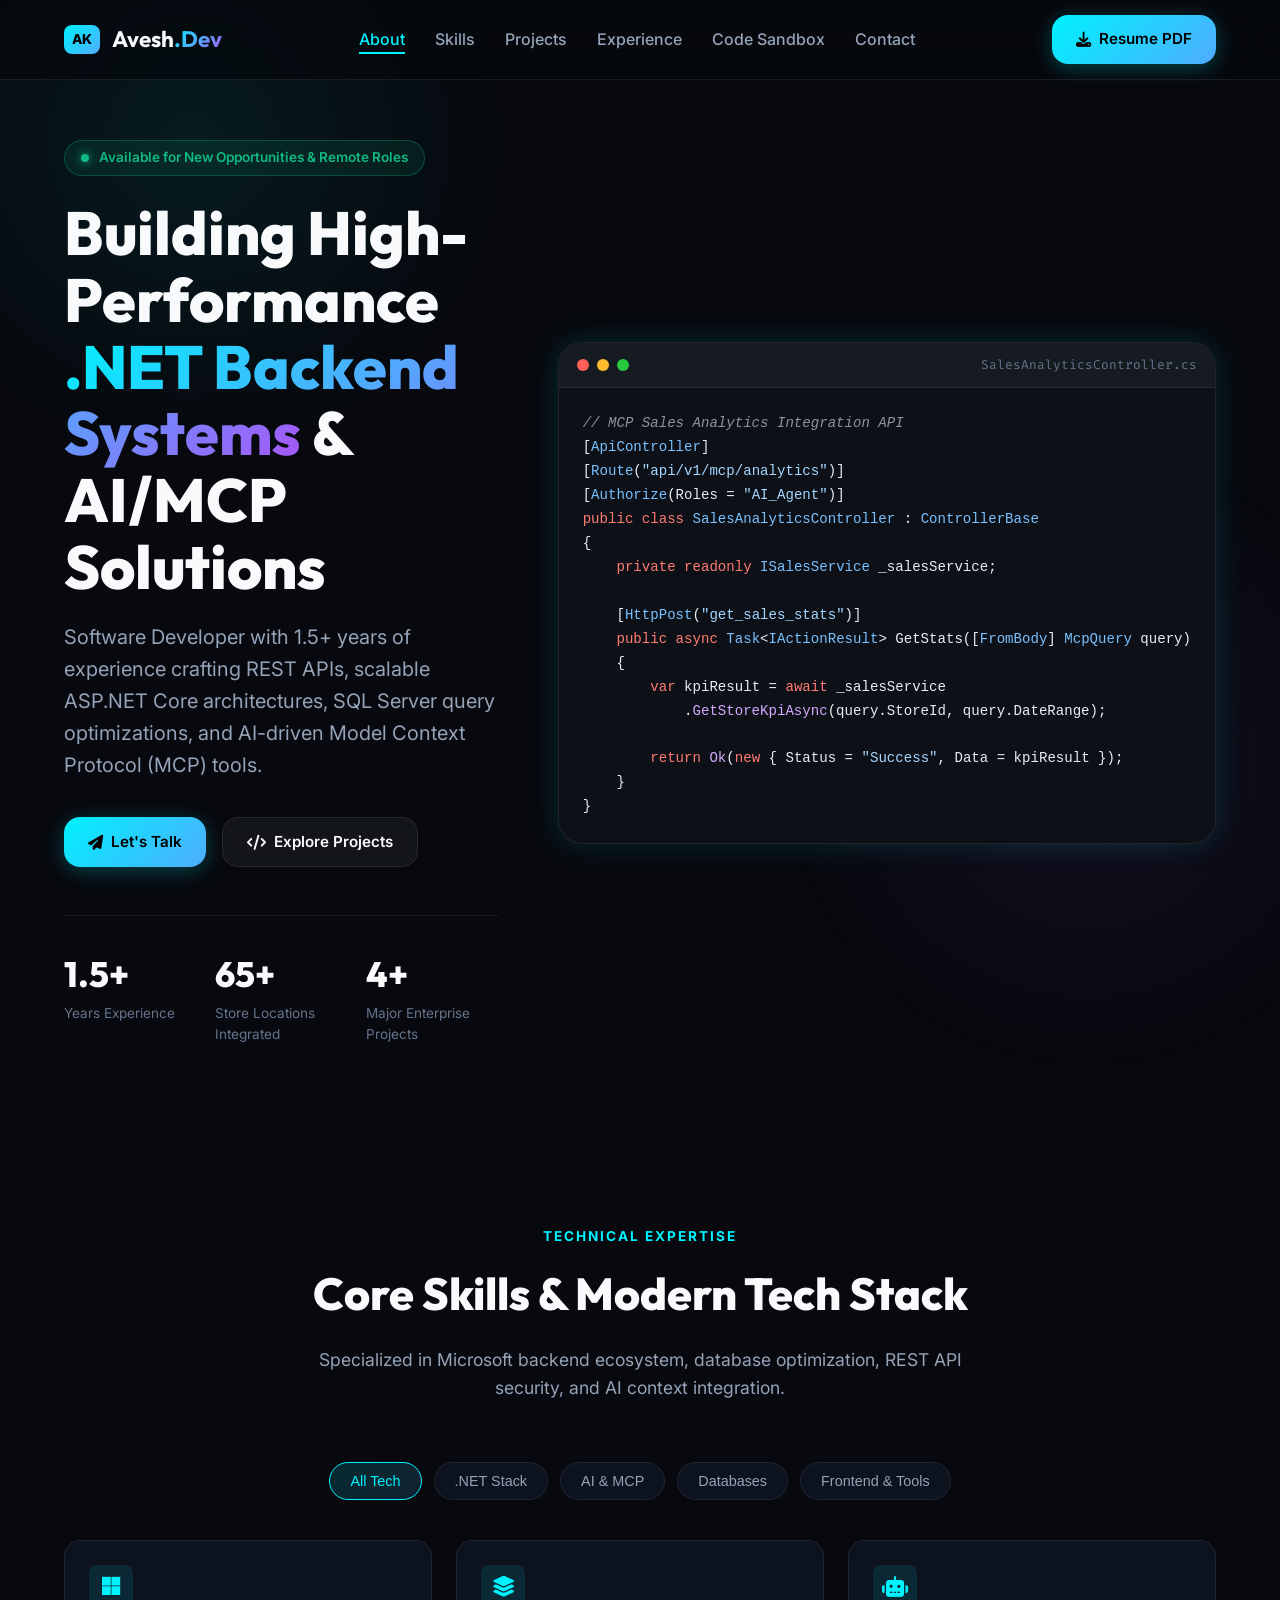
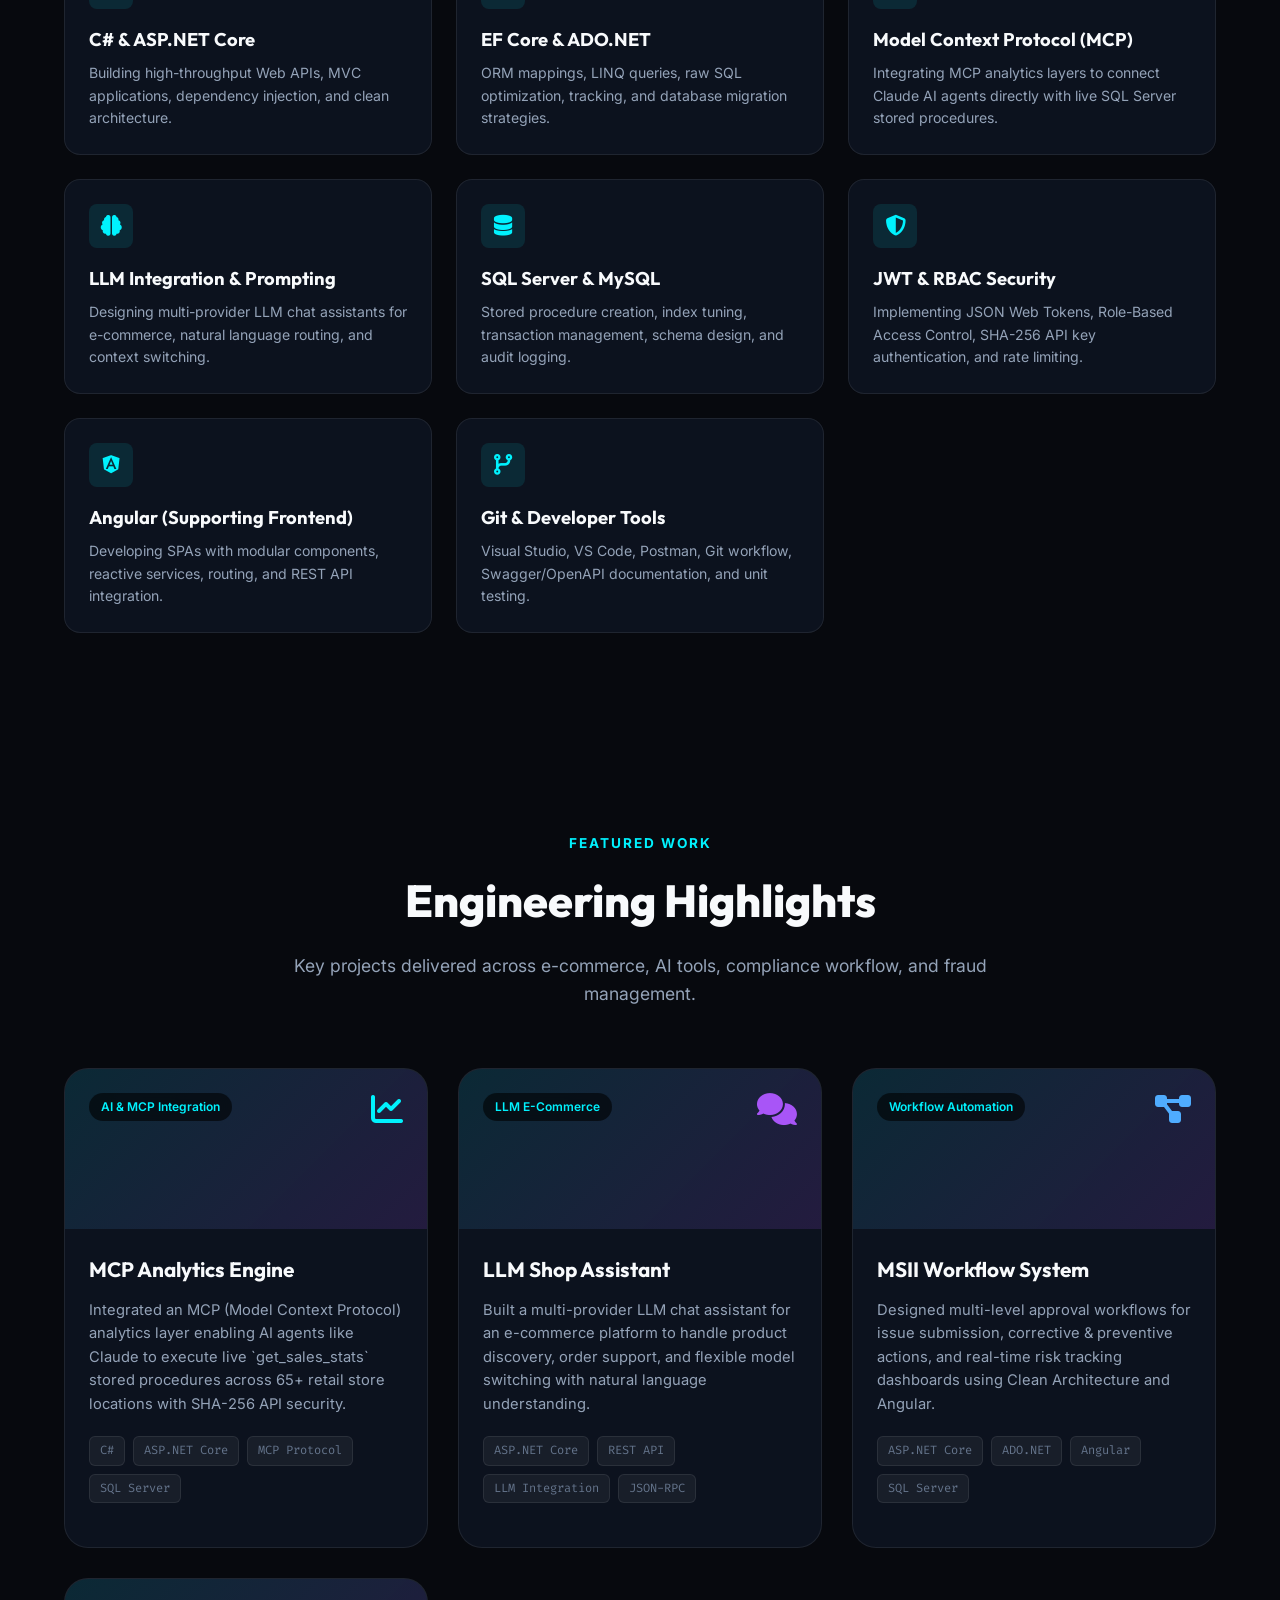
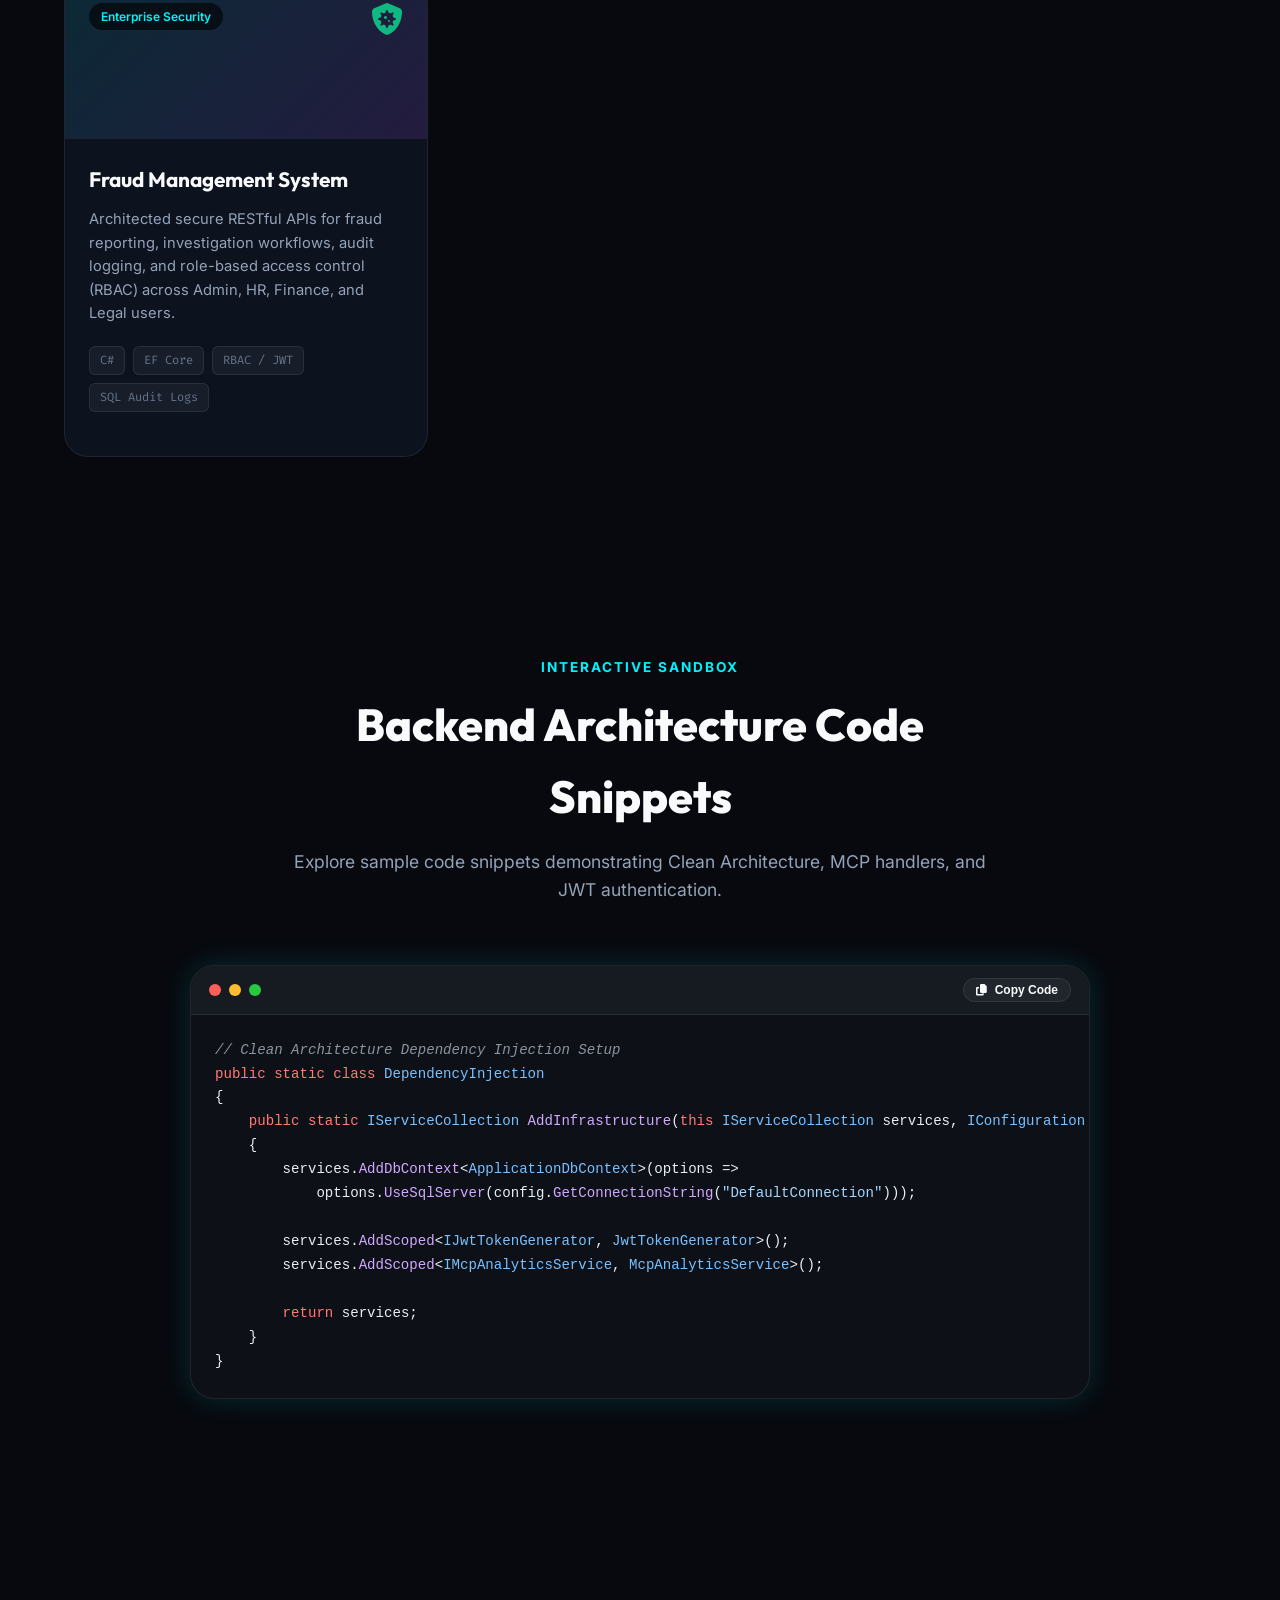
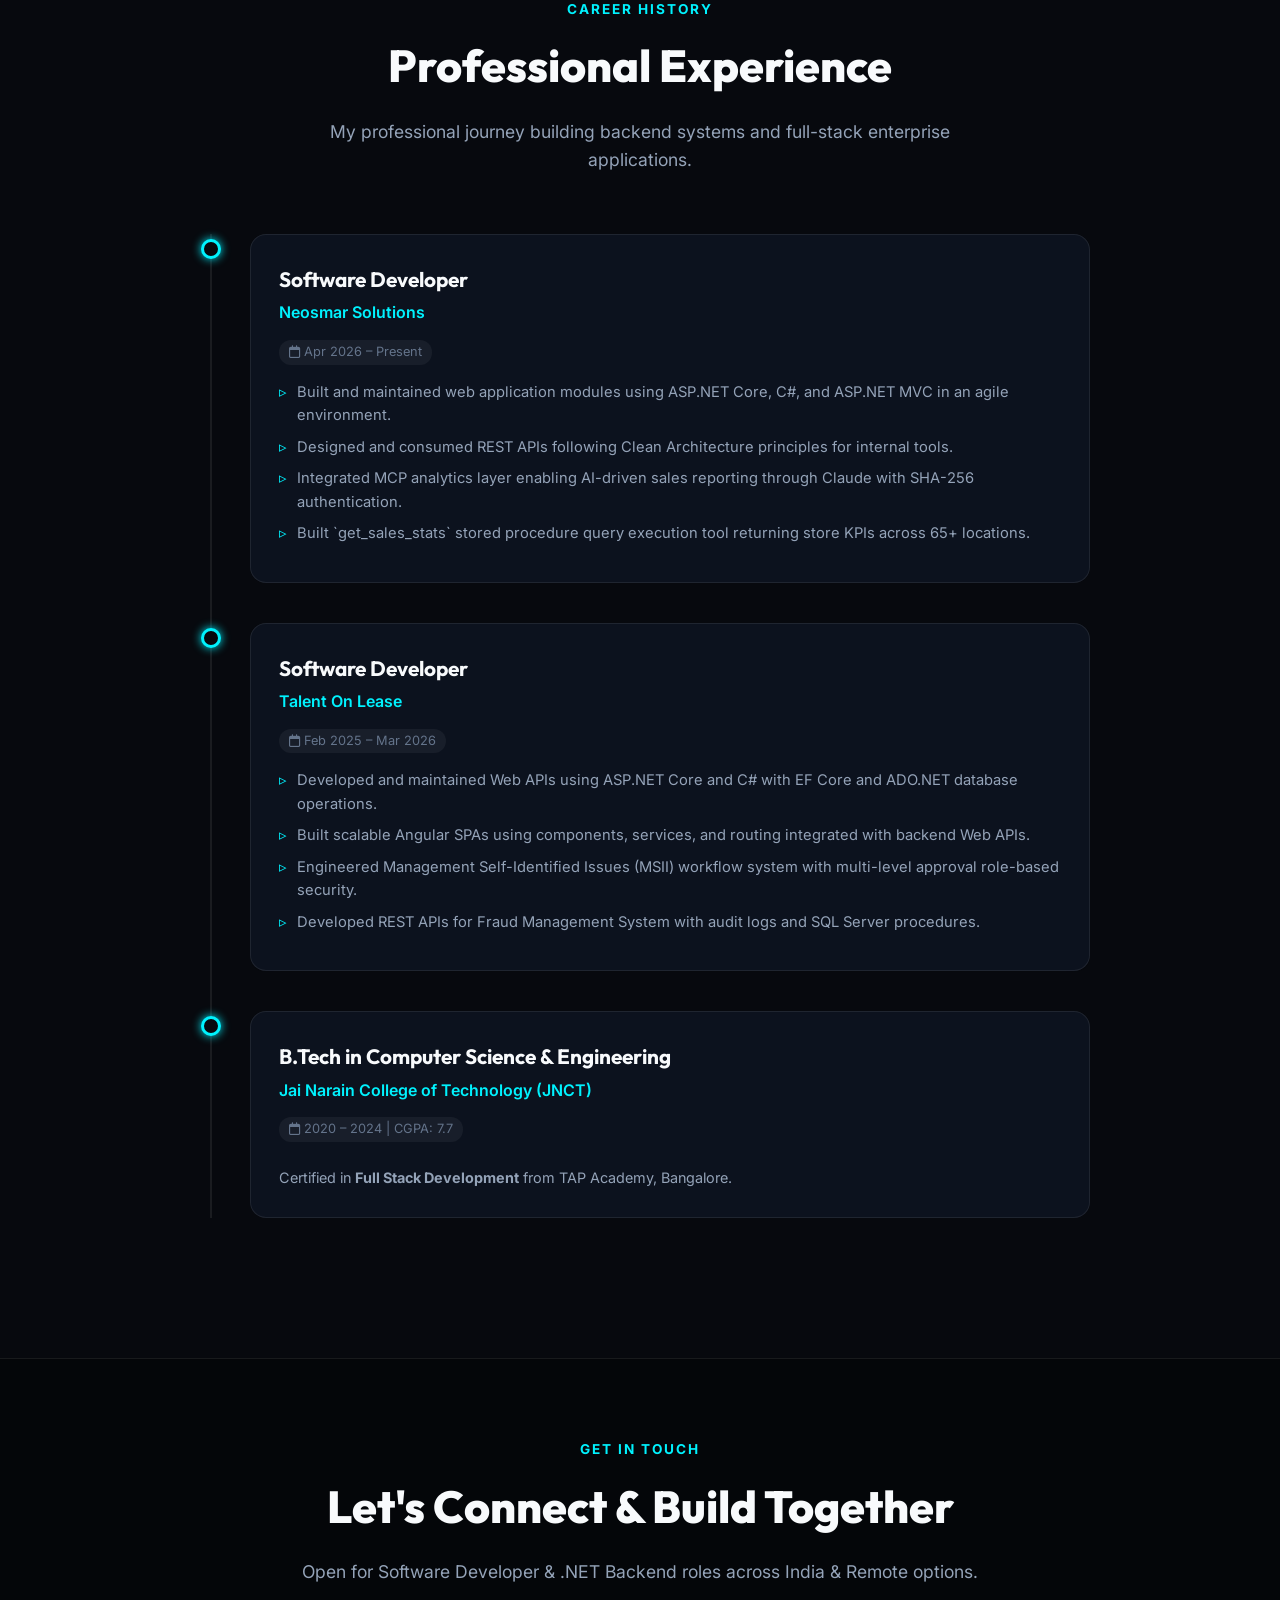
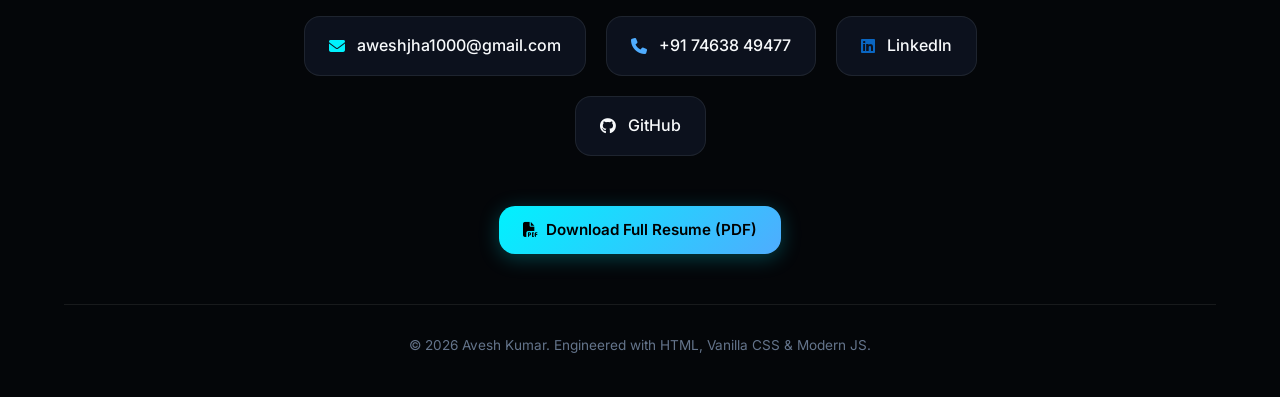
==== index.html @ 07fb02fe "Add portfolio files" ====
<!DOCTYPE html>
<html lang="en">
<head>
  <meta charset="UTF-8">
  <meta name="viewport" content="width=device-width, initial-scale=1.0">
  <meta name="description" content="Avesh Kumar - Software Developer & .NET / AI Context Protocol (MCP) Backend Specialist with 1.5+ years of experience in C#, ASP.NET Core, Entity Framework Core, SQL Server & Angular.">
  <meta name="author" content="Avesh Kumar">
  <title>Avesh Kumar | .NET & AI Backend Specialist</title>
  
  <link rel="stylesheet" href="style.css">
  <link rel="stylesheet" href="https://cdnjs.cloudflare.com/ajax/libs/font-awesome/6.4.0/css/all.min.css">
</head>
<body>

  <!-- Navigation Bar -->
  <nav class="navbar">
    <a href="#" class="nav-brand">
      <span class="brand-badge">AK</span>
      <span class="brand-text">Avesh<span class="gradient-text">.Dev</span></span>
    </a>
    
    <ul class="nav-links">
      <li><a href="#about" class="nav-link active">About</a></li>
      <li><a href="#skills" class="nav-link">Skills</a></li>
      <li><a href="#projects" class="nav-link">Projects</a></li>
      <li><a href="#experience" class="nav-link">Experience</a></li>
      <li><a href="#terminal" class="nav-link">Code Sandbox</a></li>
      <li><a href="#contact" class="nav-link">Contact</a></li>
    </ul>

    <div class="nav-actions">
      <a href="avesh resume.pdf" download class="btn btn-primary">
        <i class="fa-solid fa-download"></i> Resume PDF
      </a>
    </div>
  </nav>

  <!-- Hero Section -->
  <section class="hero" id="about">
    <div class="hero-content">
      <div class="hero-status">
        <span class="status-dot"></span> Available for New Opportunities & Remote Roles
      </div>
      
      <h1 class="hero-title">
        Building High-Performance <span class="gradient-text">.NET Backend Systems</span> & AI/MCP Solutions
      </h1>
      
      <p class="hero-subtitle">
        Software Developer with 1.5+ years of experience crafting REST APIs, scalable ASP.NET Core architectures, SQL Server query optimizations, and AI-driven Model Context Protocol (MCP) tools.
      </p>
      
      <div class="hero-ctas">
        <a href="#contact" class="btn btn-primary">
          <i class="fa-solid fa-paper-plane"></i> Let's Talk
        </a>
        <a href="#projects" class="btn btn-glass">
          <i class="fa-solid fa-code"></i> Explore Projects
        </a>
      </div>
      
      <div class="hero-stats">
        <div class="stat-card">
          <div class="stat-num" data-target="1.5">1.5+</div>
          <div class="stat-label">Years Experience</div>
        </div>
        <div class="stat-card">
          <div class="stat-num" data-target="65">65+</div>
          <div class="stat-label">Store Locations Integrated</div>
        </div>
        <div class="stat-card">
          <div class="stat-num" data-target="4">4+</div>
          <div class="stat-label">Major Enterprise Projects</div>
        </div>
      </div>
    </div>

    <!-- Live Code Preview Card -->
    <div class="hero-graphic">
      <div class="hero-code-card">
        <div class="code-header">
          <div class="code-dots">
            <span class="code-dot dot-red"></span>
            <span class="code-dot dot-yellow"></span>
            <span class="code-dot dot-green"></span>
          </div>
          <div class="code-title">SalesAnalyticsController.cs</div>
        </div>
        <div class="code-body">
          <pre><code><span class="cm">// MCP Sales Analytics Integration API</span>
[<span class="type">ApiController</span>]
[<span class="type">Route</span>(<span class="str">"api/v1/mcp/analytics"</span>)]
[<span class="type">Authorize</span>(Roles = <span class="str">"AI_Agent"</span>)]
<span class="kw">public class</span> <span class="type">SalesAnalyticsController</span> : <span class="type">ControllerBase</span>
{
    <span class="kw">private readonly</span> <span class="type">ISalesService</span> _salesService;

    [<span class="type">HttpPost</span>(<span class="str">"get_sales_stats"</span>)]
    <span class="kw">public async</span> <span class="type">Task</span>&lt;<span class="type">IActionResult</span>&gt; GetStats([<span class="type">FromBody</span>] <span class="type">McpQuery</span> query)
    {
        <span class="kw">var</span> kpiResult = <span class="kw">await</span> _salesService
            .<span class="func">GetStoreKpiAsync</span>(query.StoreId, query.DateRange);
        
        <span class="kw">return</span> <span class="func">Ok</span>(<span class="kw">new</span> { Status = <span class="str">"Success"</span>, Data = kpiResult });
    }
}</code></pre>
        </div>
      </div>
    </div>
  </section>

  <!-- Technical Skills Section -->
  <section class="section" id="skills">
    <div class="section-header">
      <span class="section-tag">Technical Expertise</span>
      <h2 class="section-title">Core Skills & Modern Tech Stack</h2>
      <p class="section-desc">Specialized in Microsoft backend ecosystem, database optimization, REST API security, and AI context integration.</p>
    </div>

    <div class="skills-tabs">
      <button class="skill-tab active" data-filter="all">All Tech</button>
      <button class="skill-tab" data-filter="dotnet">.NET Stack</button>
      <button class="skill-tab" data-filter="ai">AI & MCP</button>
      <button class="skill-tab" data-filter="database">Databases</button>
      <button class="skill-tab" data-filter="frontend">Frontend & Tools</button>
    </div>

    <div class="skills-grid">
      <div class="skill-card" data-category="dotnet">
        <div class="skill-icon"><i class="fa-brands fa-microsoft"></i></div>
        <h3 class="skill-title">C# & ASP.NET Core</h3>
        <p class="skill-desc">Building high-throughput Web APIs, MVC applications, dependency injection, and clean architecture.</p>
      </div>

      <div class="skill-card" data-category="dotnet">
        <div class="skill-icon"><i class="fa-solid fa-layer-group"></i></div>
        <h3 class="skill-title">EF Core & ADO.NET</h3>
        <p class="skill-desc">ORM mappings, LINQ queries, raw SQL optimization, tracking, and database migration strategies.</p>
      </div>

      <div class="skill-card" data-category="ai">
        <div class="skill-icon"><i class="fa-solid fa-robot"></i></div>
        <h3 class="skill-title">Model Context Protocol (MCP)</h3>
        <p class="skill-desc">Integrating MCP analytics layers to connect Claude AI agents directly with live SQL Server stored procedures.</p>
      </div>

      <div class="skill-card" data-category="ai">
        <div class="skill-icon"><i class="fa-solid fa-brain"></i></div>
        <h3 class="skill-title">LLM Integration & Prompting</h3>
        <p class="skill-desc">Designing multi-provider LLM chat assistants for e-commerce, natural language routing, and context switching.</p>
      </div>

      <div class="skill-card" data-category="database">
        <div class="skill-icon"><i class="fa-solid fa-database"></i></div>
        <h3 class="skill-title">SQL Server & MySQL</h3>
        <p class="skill-desc">Stored procedure creation, index tuning, transaction management, schema design, and audit logging.</p>
      </div>

      <div class="skill-card" data-category="dotnet">
        <div class="skill-icon"><i class="fa-solid fa-shield-halved"></i></div>
        <h3 class="skill-title">JWT & RBAC Security</h3>
        <p class="skill-desc">Implementing JSON Web Tokens, Role-Based Access Control, SHA-256 API key authentication, and rate limiting.</p>
      </div>

      <div class="skill-card" data-category="frontend">
        <div class="skill-icon"><i class="fa-brands fa-angular"></i></div>
        <h3 class="skill-title">Angular (Supporting Frontend)</h3>
        <p class="skill-desc">Developing SPAs with modular components, reactive services, routing, and REST API integration.</p>
      </div>

      <div class="skill-card" data-category="frontend">
        <div class="skill-icon"><i class="fa-solid fa-code-branch"></i></div>
        <h3 class="skill-title">Git & Developer Tools</h3>
        <p class="skill-desc">Visual Studio, VS Code, Postman, Git workflow, Swagger/OpenAPI documentation, and unit testing.</p>
      </div>
    </div>
  </section>

  <!-- Projects Showcase Section -->
  <section class="section" id="projects">
    <div class="section-header">
      <span class="section-tag">Featured Work</span>
      <h2 class="section-title">Engineering Highlights</h2>
      <p class="section-desc">Key projects delivered across e-commerce, AI tools, compliance workflow, and fraud management.</p>
    </div>

    <div class="projects-grid">
      <!-- Project 1 -->
      <div class="project-card">
        <div class="project-header-bg">
          <span class="project-category">AI & MCP Integration</span>
          <i class="fa-solid fa-chart-line fa-2x" style="color: var(--primary-cyan);"></i>
        </div>
        <div class="project-content">
          <h3 class="project-title">MCP Analytics Engine</h3>
          <p class="project-desc">Integrated an MCP (Model Context Protocol) analytics layer enabling AI agents like Claude to execute live `get_sales_stats` stored procedures across 65+ retail store locations with SHA-256 API security.</p>
          <div class="project-tags">
            <span class="tag">C#</span>
            <span class="tag">ASP.NET Core</span>
            <span class="tag">MCP Protocol</span>
            <span class="tag">SQL Server</span>
          </div>
        </div>
      </div>

      <!-- Project 2 -->
      <div class="project-card">
        <div class="project-header-bg">
          <span class="project-category">LLM E-Commerce</span>
          <i class="fa-solid fa-comments fa-2x" style="color: var(--accent-purple);"></i>
        </div>
        <div class="project-content">
          <h3 class="project-title">LLM Shop Assistant</h3>
          <p class="project-desc">Built a multi-provider LLM chat assistant for an e-commerce platform to handle product discovery, order support, and flexible model switching with natural language understanding.</p>
          <div class="project-tags">
            <span class="tag">ASP.NET Core</span>
            <span class="tag">REST API</span>
            <span class="tag">LLM Integration</span>
            <span class="tag">JSON-RPC</span>
          </div>
        </div>
      </div>

      <!-- Project 3 -->
      <div class="project-card">
        <div class="project-header-bg">
          <span class="project-category">Workflow Automation</span>
          <i class="fa-solid fa-diagram-project fa-2x" style="color: var(--primary-blue);"></i>
        </div>
        <div class="project-content">
          <h3 class="project-title">MSII Workflow System</h3>
          <p class="project-desc">Designed multi-level approval workflows for issue submission, corrective & preventive actions, and real-time risk tracking dashboards using Clean Architecture and Angular.</p>
          <div class="project-tags">
            <span class="tag">ASP.NET Core</span>
            <span class="tag">ADO.NET</span>
            <span class="tag">Angular</span>
            <span class="tag">SQL Server</span>
          </div>
        </div>
      </div>

      <!-- Project 4 -->
      <div class="project-card">
        <div class="project-header-bg">
          <span class="project-category">Enterprise Security</span>
          <i class="fa-solid fa-shield-virus fa-2x" style="color: var(--accent-emerald);"></i>
        </div>
        <div class="project-content">
          <h3 class="project-title">Fraud Management System</h3>
          <p class="project-desc">Architected secure RESTful APIs for fraud reporting, investigation workflows, audit logging, and role-based access control (RBAC) across Admin, HR, Finance, and Legal users.</p>
          <div class="project-tags">
            <span class="tag">C#</span>
            <span class="tag">EF Core</span>
            <span class="tag">RBAC / JWT</span>
            <span class="tag">SQL Audit Logs</span>
          </div>
        </div>
      </div>
    </div>
  </section>

  <!-- Interactive Terminal Sandbox Section -->
  <section class="section" id="terminal">
    <div class="section-header">
      <span class="section-tag">Interactive Sandbox</span>
      <h2 class="section-title">Backend Architecture Code Snippets</h2>
      <p class="section-desc">Explore sample code snippets demonstrating Clean Architecture, MCP handlers, and JWT authentication.</p>
    </div>

    <div style="max-width: 900px; margin: 0 auto;" class="hero-code-card">
      <div class="code-header">
        <div class="code-dots">
          <span class="code-dot dot-red"></span>
          <span class="code-dot dot-yellow"></span>
          <span class="code-dot dot-green"></span>
        </div>
        <div style="display: flex; gap: 15px;">
          <button class="btn btn-glass" style="padding: 4px 12px; font-size: 0.75rem;" id="copyCodeBtn">
            <i class="fa-solid fa-copy"></i> Copy Code
          </button>
        </div>
      </div>
      <div class="code-body">
        <pre><code><span class="cm">// Clean Architecture Dependency Injection Setup</span>
<span class="kw">public static class</span> <span class="type">DependencyInjection</span>
{
    <span class="kw">public static</span> <span class="type">IServiceCollection</span> <span class="func">AddInfrastructure</span>(<span class="kw">this</span> <span class="type">IServiceCollection</span> services, <span class="type">IConfiguration</span> config)
    {
        services.<span class="func">AddDbContext</span>&lt;<span class="type">ApplicationDbContext</span>&gt;(options =&gt;
            options.<span class="func">UseSqlServer</span>(config.<span class="func">GetConnectionString</span>(<span class="str">"DefaultConnection"</span>)));

        services.<span class="func">AddScoped</span>&lt;<span class="type">IJwtTokenGenerator</span>, <span class="type">JwtTokenGenerator</span>&gt;();
        services.<span class="func">AddScoped</span>&lt;<span class="type">IMcpAnalyticsService</span>, <span class="type">McpAnalyticsService</span>&gt;();

        <span class="kw">return</span> services;
    }
}</code></pre>
      </div>
    </div>
  </section>

  <!-- Experience & Education Section -->
  <section class="section" id="experience">
    <div class="section-header">
      <span class="section-tag">Career History</span>
      <h2 class="section-title">Professional Experience</h2>
      <p class="section-desc">My professional journey building backend systems and full-stack enterprise applications.</p>
    </div>

    <div class="timeline">
      <!-- Neosmar Solutions -->
      <div class="timeline-item">
        <div class="timeline-dot"></div>
        <div class="timeline-card">
          <h3 class="role-title">Software Developer</h3>
          <div class="company-name">Neosmar Solutions</div>
          <span class="period"><i class="fa-regular fa-calendar"></i> Apr 2026 – Present</span>
          <ul class="timeline-list">
            <li>Built and maintained web application modules using ASP.NET Core, C#, and ASP.NET MVC in an agile environment.</li>
            <li>Designed and consumed REST APIs following Clean Architecture principles for internal tools.</li>
            <li>Integrated MCP analytics layer enabling AI-driven sales reporting through Claude with SHA-256 authentication.</li>
            <li>Built `get_sales_stats` stored procedure query execution tool returning store KPIs across 65+ locations.</li>
          </ul>
        </div>
      </div>

      <!-- Talent On Lease -->
      <div class="timeline-item">
        <div class="timeline-dot"></div>
        <div class="timeline-card">
          <h3 class="role-title">Software Developer</h3>
          <div class="company-name">Talent On Lease</div>
          <span class="period"><i class="fa-regular fa-calendar"></i> Feb 2025 – Mar 2026</span>
          <ul class="timeline-list">
            <li>Developed and maintained Web APIs using ASP.NET Core and C# with EF Core and ADO.NET database operations.</li>
            <li>Built scalable Angular SPAs using components, services, and routing integrated with backend Web APIs.</li>
            <li>Engineered Management Self-Identified Issues (MSII) workflow system with multi-level approval role-based security.</li>
            <li>Developed REST APIs for Fraud Management System with audit logs and SQL Server procedures.</li>
          </ul>
        </div>
      </div>

      <!-- Education & Certification -->
      <div class="timeline-item">
        <div class="timeline-dot"></div>
        <div class="timeline-card">
          <h3 class="role-title">B.Tech in Computer Science & Engineering</h3>
          <div class="company-name">Jai Narain College of Technology (JNCT)</div>
          <span class="period"><i class="fa-regular fa-calendar"></i> 2020 – 2024 | CGPA: 7.7</span>
          <p style="color: var(--text-muted); font-size: 0.9rem; margin-top: 8px;">
            Certified in <strong>Full Stack Development</strong> from TAP Academy, Bangalore.
          </p>
        </div>
      </div>
    </div>
  </section>

  <!-- Contact & Footer Section -->
  <footer class="footer" id="contact">
    <div class="footer-content">
      <span class="section-tag">Get In Touch</span>
      <h2 class="section-title">Let's Connect & Build Together</h2>
      <p class="section-desc">Open for Software Developer & .NET Backend roles across India & Remote options.</p>

      <div class="contact-cards">
        <a href="mailto:aweshjha1000@gmail.com" class="contact-card">
          <i class="fa-solid fa-envelope" style="color: var(--primary-cyan);"></i>
          <span>aweshjha1000@gmail.com</span>
        </a>
        <a href="tel:+917463849477" class="contact-card">
          <i class="fa-solid fa-phone" style="color: var(--primary-blue);"></i>
          <span>+91 74638 49477</span>
        </a>
        <a href="https://linkedin.com/in/avesh-kumar" target="_blank" class="contact-card">
          <i class="fa-brands fa-linkedin" style="color: #0a66c2;"></i>
          <span>LinkedIn</span>
        </a>
        <a href="https://github.com/Jhaavesh" target="_blank" class="contact-card">
          <i class="fa-brands fa-github"></i>
          <span>GitHub</span>
        </a>
      </div>

      <a href="avesh resume.pdf" download class="btn btn-primary" style="margin-top: 20px;">
        <i class="fa-solid fa-file-pdf"></i> Download Full Resume (PDF)
      </a>
    </div>

    <div class="footer-copy">
      &copy; 2026 Avesh Kumar. Engineered with HTML, Vanilla CSS & Modern JS.
    </div>
  </footer>

  <script src="script.js"></script>
</body>
</html>
---- style.css ----
/* ==========================================================================
   AVESH KUMAR - PORTFOLIO DESIGN SYSTEM & CSS STYLESHEET
   ========================================================================== */

@import url('https://fonts.googleapis.com/css2?family=Fira+Code:wght@400;500;600&family=Inter:wght@300;400;500;600;700&family=Outfit:wght@400;500;600;700;800&display=swap');

:root {
  --bg-dark: #07090e;
  --bg-card: rgba(15, 22, 36, 0.75);
  --bg-card-hover: rgba(22, 32, 52, 0.85);
  --border-color: rgba(255, 255, 255, 0.08);
  --border-glow: rgba(0, 242, 254, 0.25);
  
  --primary-cyan: #00f2fe;
  --primary-blue: #4facfe;
  --accent-purple: #a855f7;
  --accent-emerald: #10b981;
  --text-main: #f8fafc;
  --text-muted: #94a3b8;
  --text-dim: #64748b;
  
  --font-heading: 'Outfit', sans-serif;
  --font-body: 'Inter', sans-serif;
  --font-code: 'Fira Code', monospace;
  
  --radius-sm: 8px;
  --radius-md: 16px;
  --radius-lg: 24px;
  
  --transition-fast: 0.2s cubic-bezier(0.4, 0, 0.2, 1);
  --transition-normal: 0.3s cubic-bezier(0.4, 0, 0.2, 1);
  --shadow-glow: 0 0 30px rgba(0, 242, 254, 0.15);
}

/* Base Styles */
* {
  margin: 0;
  padding: 0;
  box-sizing: border-box;
  scroll-behavior: smooth;
}

body {
  background-color: var(--bg-dark);
  color: var(--text-main);
  font-family: var(--font-body);
  line-height: 1.6;
  overflow-x: hidden;
  position: relative;
}

/* Radial Glow Backgrounds */
body::before {
  content: '';
  position: fixed;
  top: -20%;
  left: -10%;
  width: 50vw;
  height: 50vw;
  background: radial-gradient(circle, rgba(0, 242, 254, 0.08) 0%, rgba(0,0,0,0) 70%);
  z-index: -1;
  pointer-events: none;
}

body::after {
  content: '';
  position: fixed;
  bottom: -20%;
  right: -10%;
  width: 50vw;
  height: 50vw;
  background: radial-gradient(circle, rgba(168, 85, 247, 0.08) 0%, rgba(0,0,0,0) 70%);
  z-index: -1;
  pointer-events: none;
}

/* Typography Utility */
h1, h2, h3, h4, .brand-text {
  font-family: var(--font-heading);
}

.gradient-text {
  background: linear-gradient(135deg, var(--primary-cyan) 0%, var(--primary-blue) 50%, var(--accent-purple) 100%);
  -webkit-background-clip: text;
  -webkit-text-fill-color: transparent;
}

/* Header & Navbar */
.navbar {
  position: fixed;
  top: 0;
  left: 0;
  right: 0;
  height: 80px;
  display: flex;
  justify-content: space-between;
  align-items: center;
  padding: 0 5%;
  background: rgba(7, 9, 14, 0.7);
  backdrop-filter: blur(20px);
  border-bottom: 1px solid var(--border-color);
  z-index: 1000;
}

.nav-brand {
  display: flex;
  align-items: center;
  gap: 12px;
  text-decoration: none;
  font-size: 1.4rem;
  font-weight: 700;
  color: var(--text-main);
}

.brand-badge {
  background: linear-gradient(135deg, var(--primary-cyan), var(--primary-blue));
  color: #000;
  font-weight: 800;
  padding: 4px 8px;
  border-radius: var(--radius-sm);
  font-size: 0.85rem;
}

.nav-links {
  display: flex;
  gap: 30px;
  list-style: none;
}

.nav-link {
  color: var(--text-muted);
  text-decoration: none;
  font-weight: 500;
  transition: var(--transition-fast);
  position: relative;
  padding: 5px 0;
}

.nav-link:hover, .nav-link.active {
  color: var(--primary-cyan);
}

.nav-link::after {
  content: '';
  position: absolute;
  bottom: 0;
  left: 0;
  width: 0;
  height: 2px;
  background: var(--primary-cyan);
  transition: var(--transition-fast);
}

.nav-link:hover::after, .nav-link.active::after {
  width: 100%;
}

.nav-actions {
  display: flex;
  align-items: center;
  gap: 15px;
}

/* Buttons */
.btn {
  display: inline-flex;
  align-items: center;
  gap: 8px;
  padding: 12px 24px;
  border-radius: var(--radius-md);
  font-weight: 600;
  text-decoration: none;
  cursor: pointer;
  transition: var(--transition-normal);
  border: none;
  font-size: 0.95rem;
}

.btn-primary {
  background: linear-gradient(135deg, var(--primary-cyan), var(--primary-blue));
  color: #000;
  box-shadow: 0 4px 20px rgba(0, 242, 254, 0.25);
}

.btn-primary:hover {
  transform: translateY(-2px);
  box-shadow: 0 6px 30px rgba(0, 242, 254, 0.4);
}

.btn-glass {
  background: rgba(255, 255, 255, 0.05);
  color: var(--text-main);
  border: 1px solid var(--border-color);
  backdrop-filter: blur(10px);
}

.btn-glass:hover {
  background: rgba(255, 255, 255, 0.1);
  border-color: var(--primary-cyan);
  transform: translateY(-2px);
}

/* Hero Section */
.hero {
  min-height: 100vh;
  padding: 140px 5% 80px;
  display: grid;
  grid-template-columns: 1.2fr 0.8fr;
  align-items: center;
  gap: 60px;
  max-width: 1400px;
  margin: 0 auto;
}

.hero-status {
  display: inline-flex;
  align-items: center;
  gap: 10px;
  padding: 6px 16px;
  background: rgba(16, 185, 129, 0.1);
  border: 1px solid rgba(10, 185, 129, 0.3);
  border-radius: 30px;
  color: var(--accent-emerald);
  font-size: 0.85rem;
  font-weight: 600;
  margin-bottom: 24px;
}

.status-dot {
  width: 8px;
  height: 8px;
  background-color: var(--accent-emerald);
  border-radius: 50%;
  box-shadow: 0 0 10px var(--accent-emerald);
  animation: pulse 2s infinite;
}

@keyframes pulse {
  0% { opacity: 1; transform: scale(1); }
  50% { opacity: 0.4; transform: scale(1.3); }
  100% { opacity: 1; transform: scale(1); }
}

.hero-title {
  font-size: 3.8rem;
  line-height: 1.1;
  font-weight: 800;
  margin-bottom: 20px;
}

.hero-subtitle {
  font-size: 1.25rem;
  color: var(--text-muted);
  margin-bottom: 36px;
  max-width: 600px;
}

.hero-ctas {
  display: flex;
  gap: 16px;
  margin-bottom: 48px;

}

.hero-stats {
  display: grid;
  grid-template-columns: repeat(3, 1fr);
  gap: 20px;
  padding-top: 30px;
  border-top: 1px solid var(--border-color);
}

.stat-card {
  text-align: left;
}

.stat-num {
  font-size: 2.2rem;
  font-weight: 800;
  color: var(--text-main);
  font-family: var(--font-heading);
}

.stat-label {
  font-size: 0.85rem;
  color: var(--text-dim);
}

/* Hero Code Graphic Box */
.hero-graphic {
  position: relative;
}

.hero-code-card {
  background: #0d1117;
  border: 1px solid var(--border-color);
  border-radius: var(--radius-lg);
  overflow: hidden;
  box-shadow: var(--shadow-glow);
}

.code-header {
  background: #161b22;
  padding: 12px 18px;
  display: flex;
  justify-content: space-between;
  align-items: center;
  border-bottom: 1px solid var(--border-color);
}

.code-dots {
  display: flex;
  gap: 8px;
}

.code-dot {
  width: 12px;
  height: 12px;
  border-radius: 50%;
}
.dot-red { background-color: #ff5f56; }
.dot-yellow { background-color: #ffbd2e; }
.dot-green { background-color: #27c93f; }

.code-title {
  font-family: var(--font-code);
  font-size: 0.8rem;
  color: var(--text-dim);
}

.code-body {
  padding: 24px;
  font-family: var(--font-code);
  font-size: 0.88rem;
  color: #e6edf3;
  line-height: 1.7;
  overflow-x: auto;
}

.kw { color: #ff7b72; }
.type { color: #79c0ff; }
.str { color: #a5d6ff; }
.func { color: #d2a8ff; }
.cm { color: #8b949e; font-style: italic; }

/* Section Containers */
.section {
  padding: 100px 5%;
  max-width: 1400px;
  margin: 0 auto;
}

.section-header {
  text-align: center;
  max-width: 700px;
  margin: 0 auto 60px;
}

.section-tag {
  color: var(--primary-cyan);
  font-weight: 700;
  font-size: 0.85rem;
  letter-spacing: 2px;
  text-transform: uppercase;
  margin-bottom: 10px;
  display: block;
}

.section-title {
  font-size: 2.8rem;
  font-weight: 800;
  margin-bottom: 16px;
}

.section-desc {
  color: var(--text-muted);
  font-size: 1.1rem;
}

/* Skills Matrix */
.skills-tabs {
  display: flex;
  justify-content: center;
  gap: 12px;
  margin-bottom: 40px;
  flex-wrap: wrap;
}

.skill-tab {
  padding: 10px 20px;
  background: var(--bg-card);
  border: 1px solid var(--border-color);
  border-radius: 30px;
  color: var(--text-muted);
  font-size: 0.9rem;
  font-weight: 500;
  cursor: pointer;
  transition: var(--transition-fast);
}

.skill-tab.active, .skill-tab:hover {
  background: linear-gradient(135deg, rgba(0, 242, 254, 0.15), rgba(79, 172, 254, 0.15));
  border-color: var(--primary-cyan);
  color: var(--primary-cyan);
}

.skills-grid {
  display: grid;
  grid-template-columns: repeat(auto-fill, minmax(280px, 1fr));
  gap: 24px;
}

.skill-card {
  background: var(--bg-card);
  border: 1px solid var(--border-color);
  border-radius: var(--radius-md);
  padding: 24px;
  backdrop-filter: blur(16px);
  transition: var(--transition-normal);
}

.skill-card:hover {
  background: var(--bg-card-hover);
  border-color: var(--border-glow);
  transform: translateY(-4px);
  box-shadow: var(--shadow-glow);
}

.skill-icon {
  width: 44px;
  height: 44px;
  border-radius: var(--radius-sm);
  background: rgba(0, 242, 254, 0.1);
  color: var(--primary-cyan);
  display: flex;
  align-items: center;
  justify-content: center;
  font-size: 1.3rem;
  margin-bottom: 16px;
}

.skill-title {
  font-size: 1.15rem;
  font-weight: 700;
  margin-bottom: 8px;
}

.skill-desc {
  font-size: 0.88rem;
  color: var(--text-muted);
}

/* Projects Showcase */
.projects-grid {
  display: grid;
  grid-template-columns: repeat(auto-fill, minmax(340px, 1fr));
  gap: 30px;
}

.project-card {
  background: var(--bg-card);
  border: 1px solid var(--border-color);
  border-radius: var(--radius-lg);
  overflow: hidden;
  transition: var(--transition-normal);
  display: flex;
  flex-direction: column;
}

.project-card:hover {
  border-color: var(--border-glow);
  transform: translateY(-6px);
  box-shadow: var(--shadow-glow);
}

.project-header-bg {
  height: 160px;
  background: linear-gradient(135deg, rgba(0, 242, 254, 0.1), rgba(168, 85, 247, 0.15));
  padding: 24px;
  display: flex;
  justify-content: space-between;
  align-items: flex-start;
  position: relative;
}

.project-category {
  background: rgba(0, 0, 0, 0.6);
  backdrop-filter: blur(10px);
  padding: 4px 12px;
  border-radius: 20px;
  font-size: 0.75rem;
  color: var(--primary-cyan);
  font-weight: 600;
}

.project-content {
  padding: 24px;
  display: flex;
  flex-direction: column;
  flex-grow: 1;
}

.project-title {
  font-size: 1.3rem;
  font-weight: 700;
  margin-bottom: 12px;
}

.project-desc {
  color: var(--text-muted);
  font-size: 0.92rem;
  margin-bottom: 20px;
  flex-grow: 1;
}

.project-tags {
  display: flex;
  flex-wrap: wrap;
  gap: 8px;
  margin-bottom: 20px;
}

.tag {
  background: rgba(255, 255, 255, 0.05);
  border: 1px solid var(--border-color);
  padding: 4px 10px;
  border-radius: 6px;
  font-size: 0.75rem;
  color: var(--text-dim);
  font-family: var(--font-code);
}

/* Experience Timeline */
.timeline {
  position: relative;
  max-width: 900px;
  margin: 0 auto;
}

.timeline::before {
  content: '';
  position: absolute;
  left: 20px;
  top: 0;
  bottom: 0;
  width: 2px;
  background: var(--border-color);
}

.timeline-item {
  position: relative;
  padding-left: 60px;
  margin-bottom: 40px;
}

.timeline-dot {
  position: absolute;
  left: 11px;
  top: 5px;
  width: 20px;
  height: 20px;
  border-radius: 50%;
  background: var(--bg-dark);
  border: 3px solid var(--primary-cyan);
  box-shadow: 0 0 10px var(--primary-cyan);
}

.timeline-card {
  background: var(--bg-card);
  border: 1px solid var(--border-color);
  border-radius: var(--radius-md);
  padding: 28px;
  backdrop-filter: blur(16px);
}

.role-title {
  font-size: 1.3rem;
  font-weight: 700;
  margin-bottom: 4px;
}

.company-name {
  color: var(--primary-cyan);
  font-weight: 600;
  font-size: 1rem;
  margin-bottom: 12px;
}

.period {
  display: inline-block;
  font-size: 0.8rem;
  color: var(--text-dim);
  background: rgba(255, 255, 255, 0.05);
  padding: 2px 10px;
  border-radius: 12px;
  margin-bottom: 16px;
}

.timeline-list {
  list-style: none;
  color: var(--text-muted);
  font-size: 0.92rem;
}

.timeline-list li {
  position: relative;
  padding-left: 18px;
  margin-bottom: 8px;
}

.timeline-list li::before {
  content: '▹';
  position: absolute;
  left: 0;
  color: var(--primary-cyan);
}

/* Contact Footer */
.footer {
  background: #040609;
  border-top: 1px solid var(--border-color);
  padding: 80px 5% 40px;
  text-align: center;
}

.footer-content {
  max-width: 700px;
  margin: 0 auto 50px;
}

.contact-cards {
  display: flex;
  justify-content: center;
  gap: 20px;
  flex-wrap: wrap;
  margin: 30px 0;
}

.contact-card {
  background: var(--bg-card);
  border: 1px solid var(--border-color);
  padding: 16px 24px;
  border-radius: var(--radius-md);
  display: flex;
  align-items: center;
  gap: 12px;
  color: var(--text-main);
  text-decoration: none;
  font-weight: 500;
  transition: var(--transition-fast);
}

.contact-card:hover {
  border-color: var(--primary-cyan);
  color: var(--primary-cyan);
  transform: translateY(-2px);
}

.footer-copy {
  color: var(--text-dim);
  font-size: 0.85rem;
  border-top: 1px solid var(--border-color);
  padding-top: 30px;
}

/* Responsive Media Queries */
@media (max-width: 992px) {
  .hero {
    grid-template-columns: 1fr;
    padding-top: 120px;
    text-align: center;
  }
  
  .hero-subtitle {
    margin: 0 auto 36px;
  }
  
  .hero-ctas {
    justify-content: center;
  }
  
  .hero-stats {
    justify-content: center;
  }
}

@media (max-width: 768px) {
  .nav-links {
    display: none;
  }
  
  .hero-title {
    font-size: 2.8rem;
  }
  
  .section-title {
    font-size: 2.2rem;
  }
}
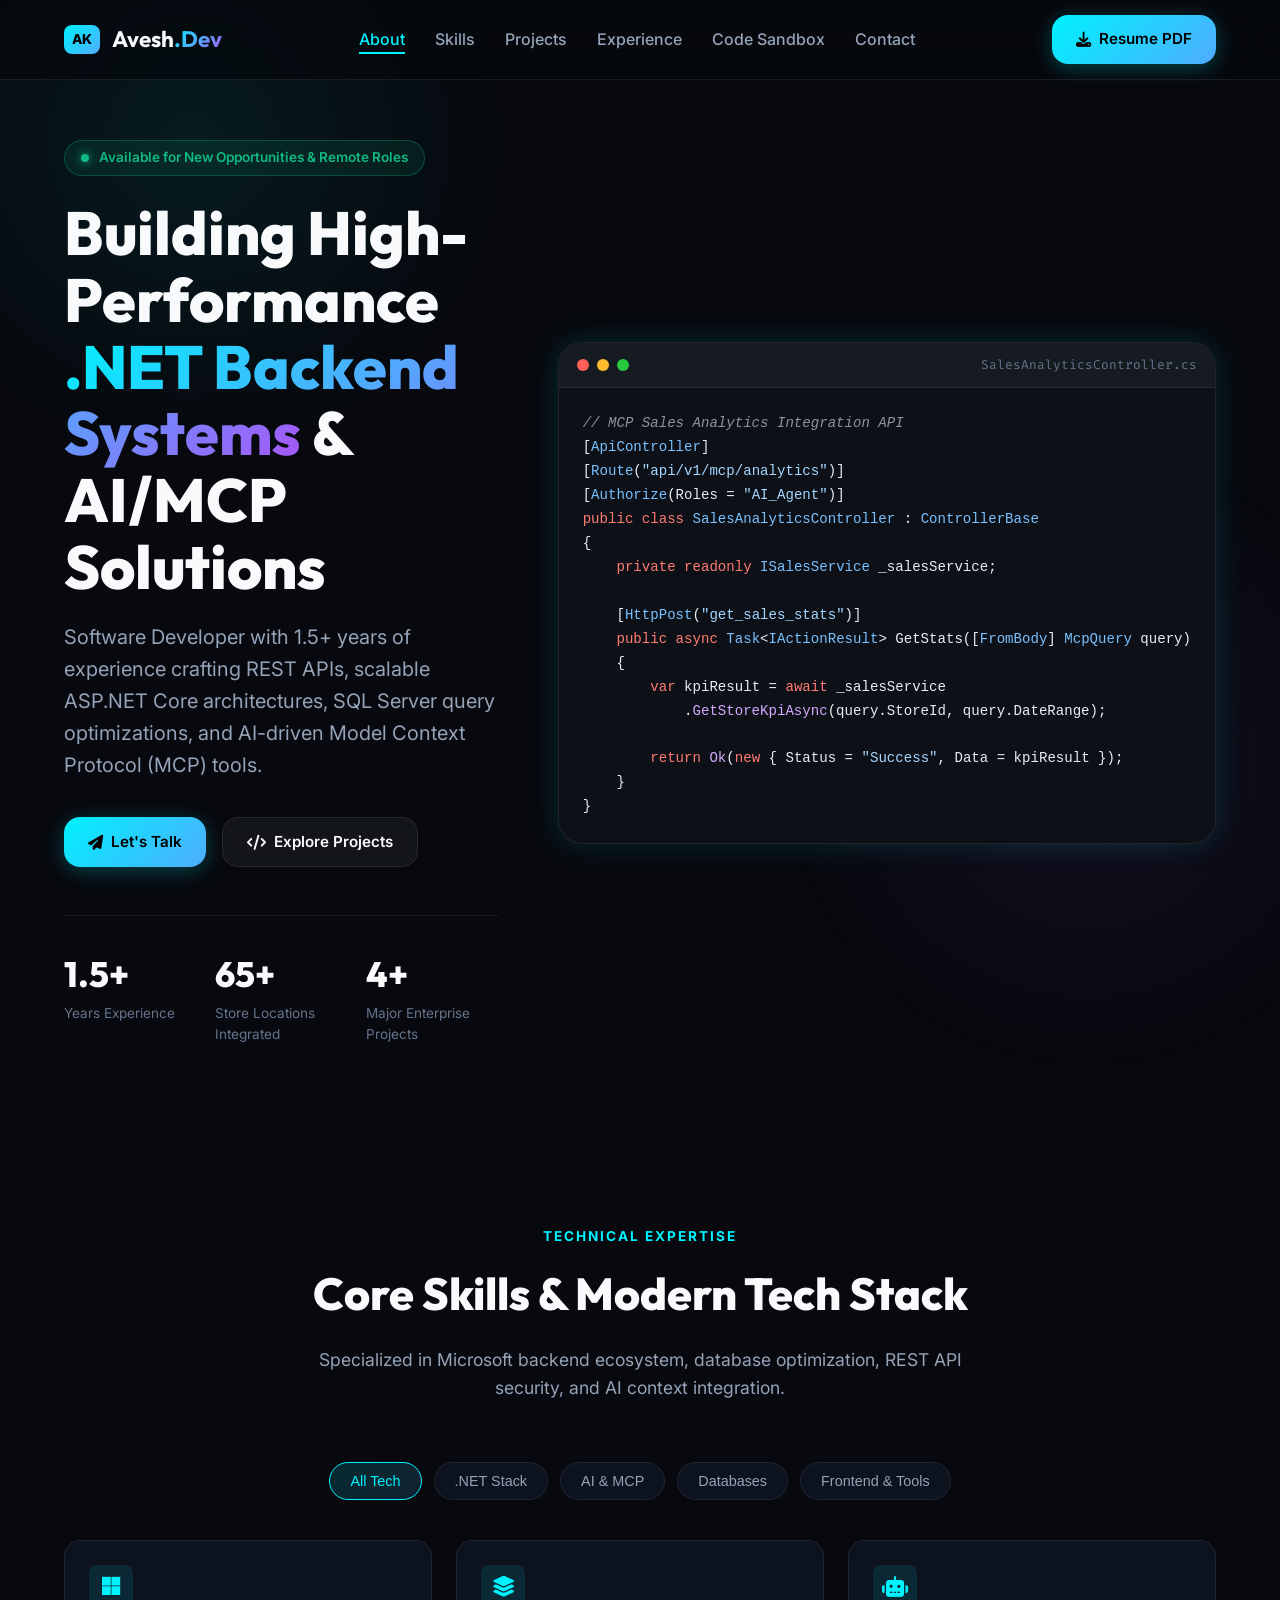
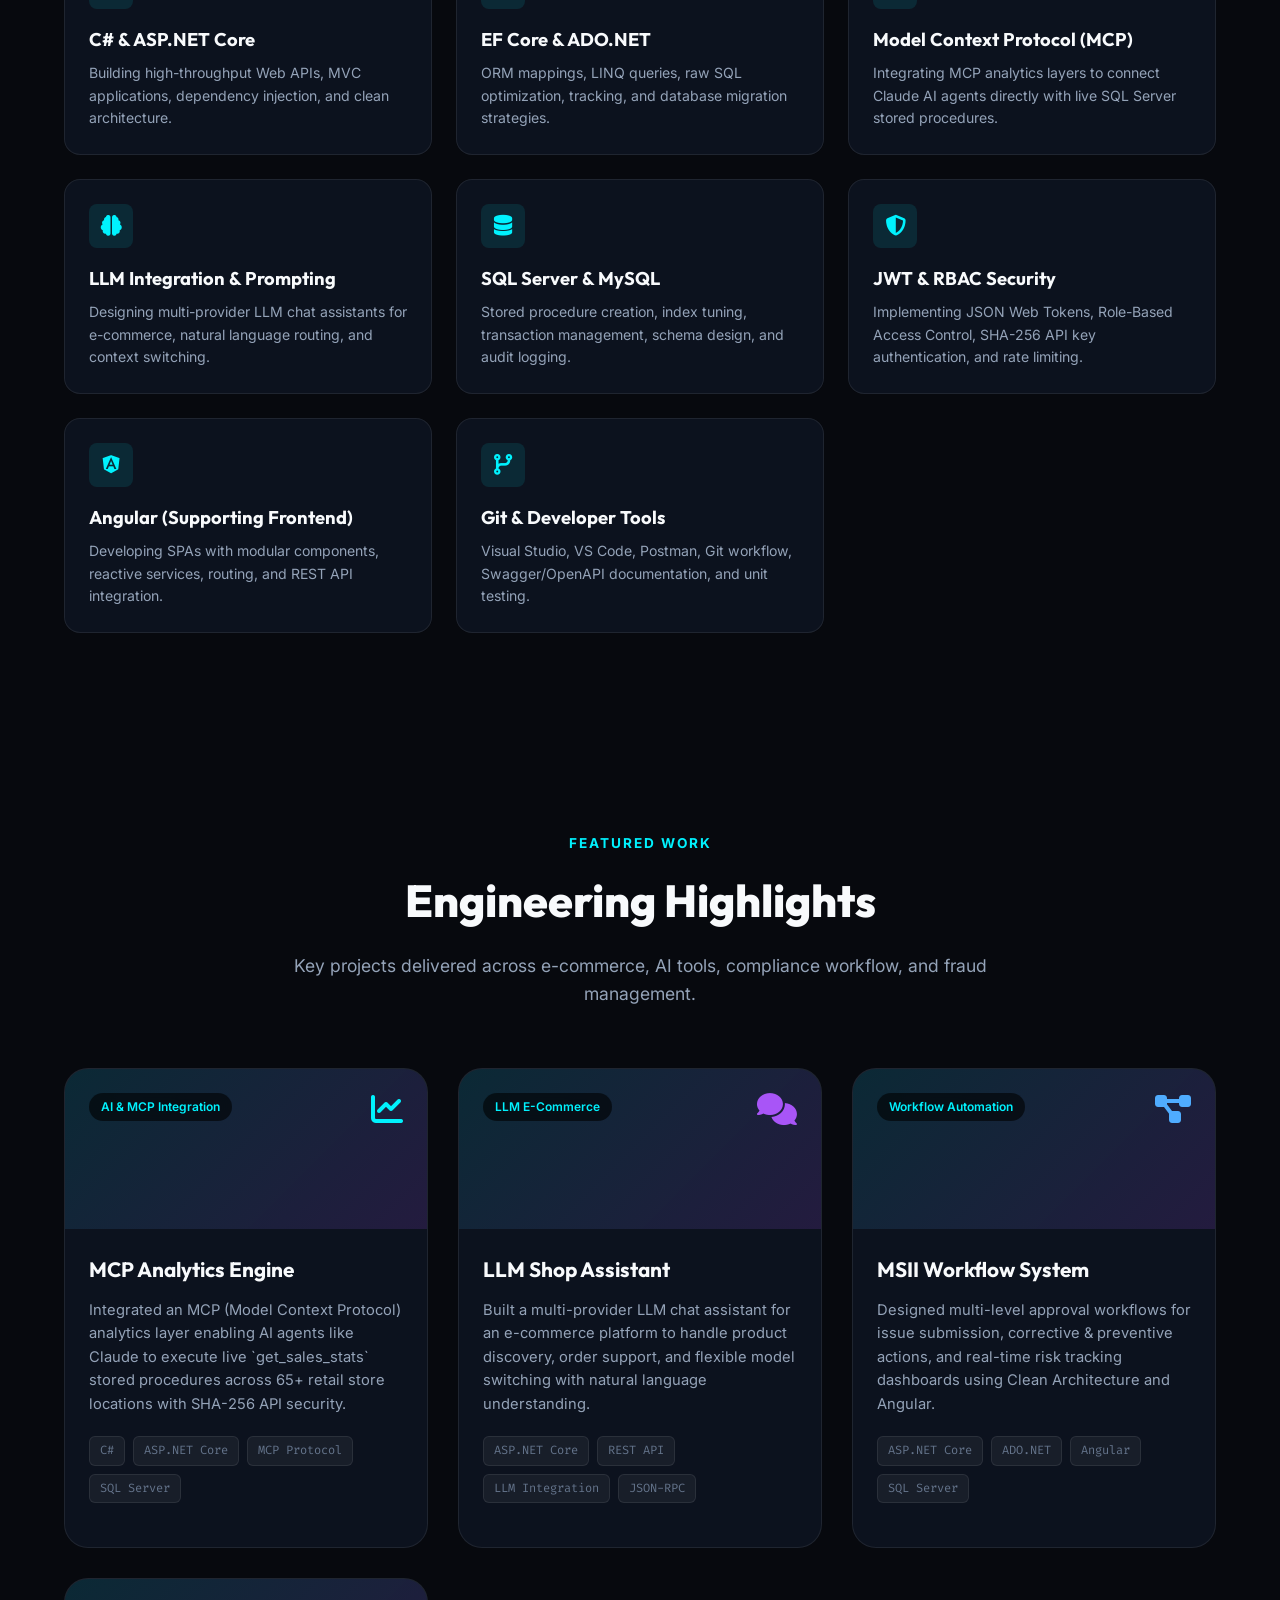
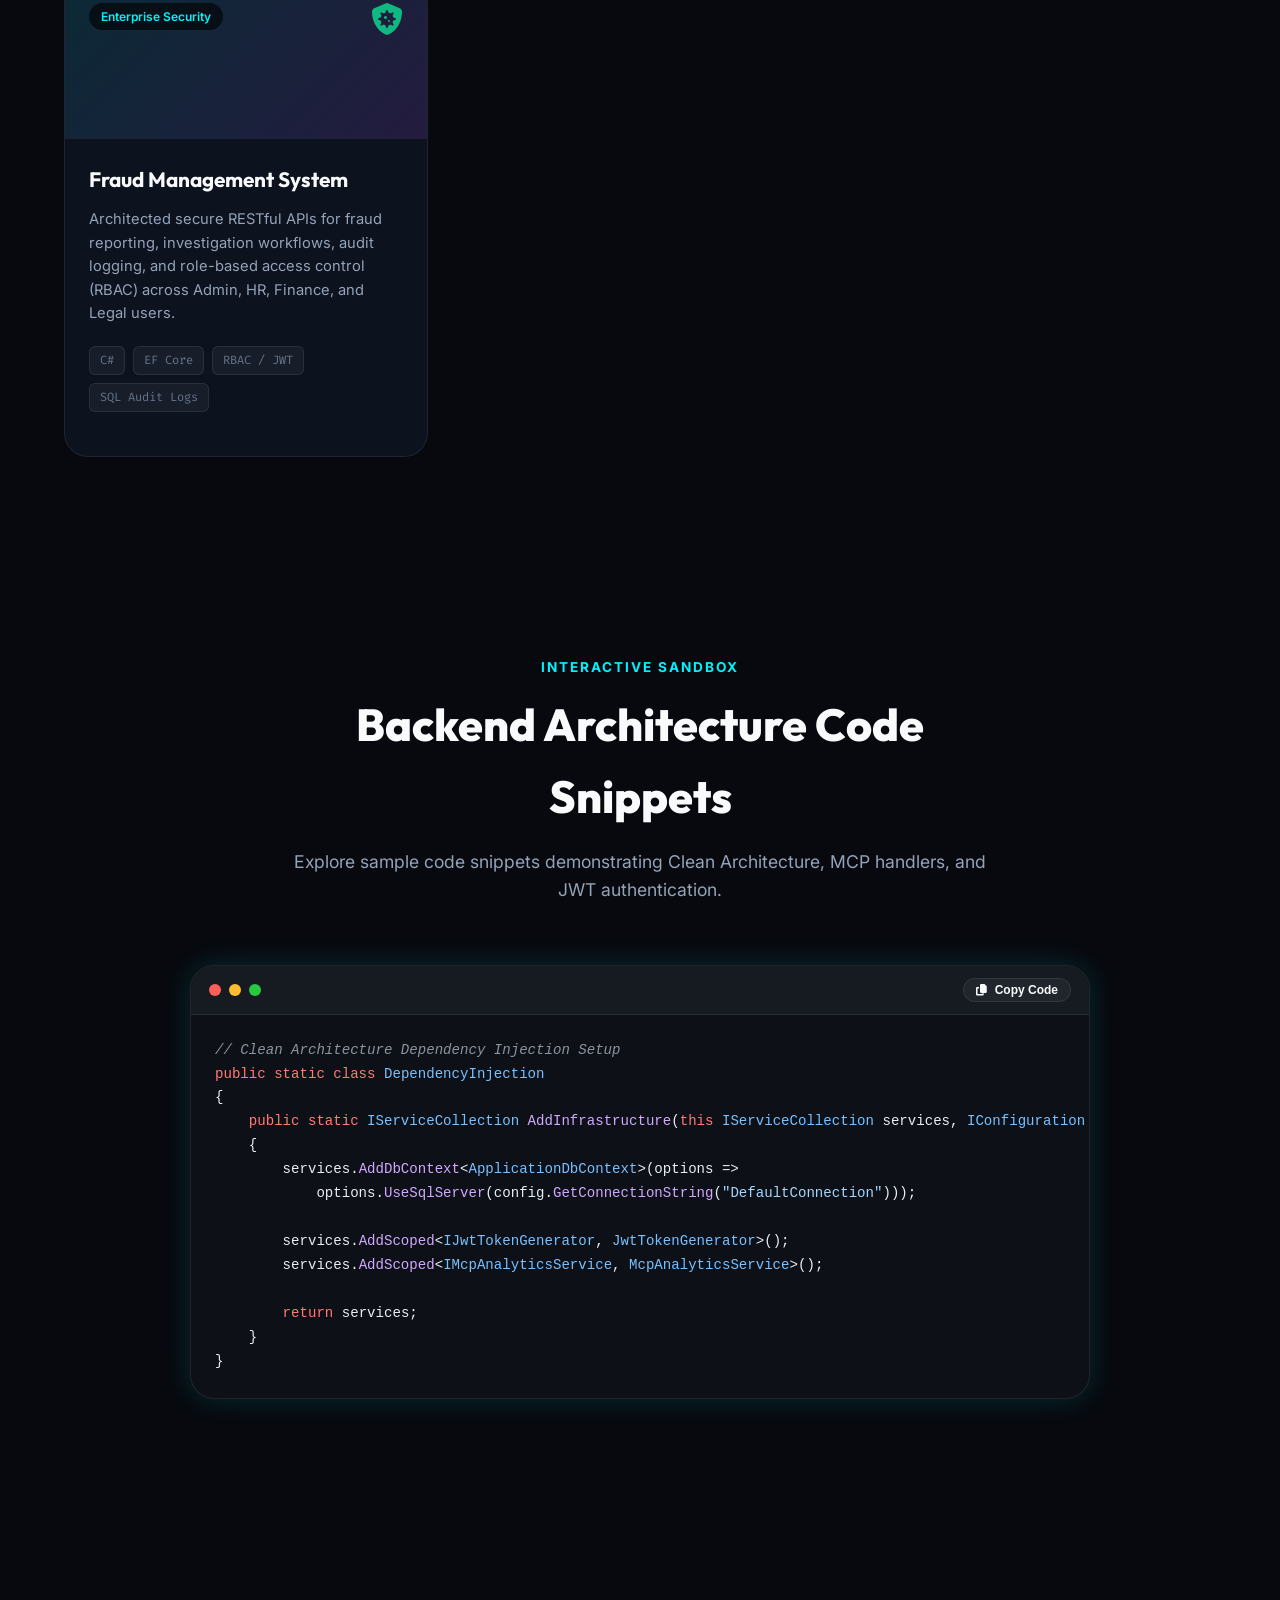
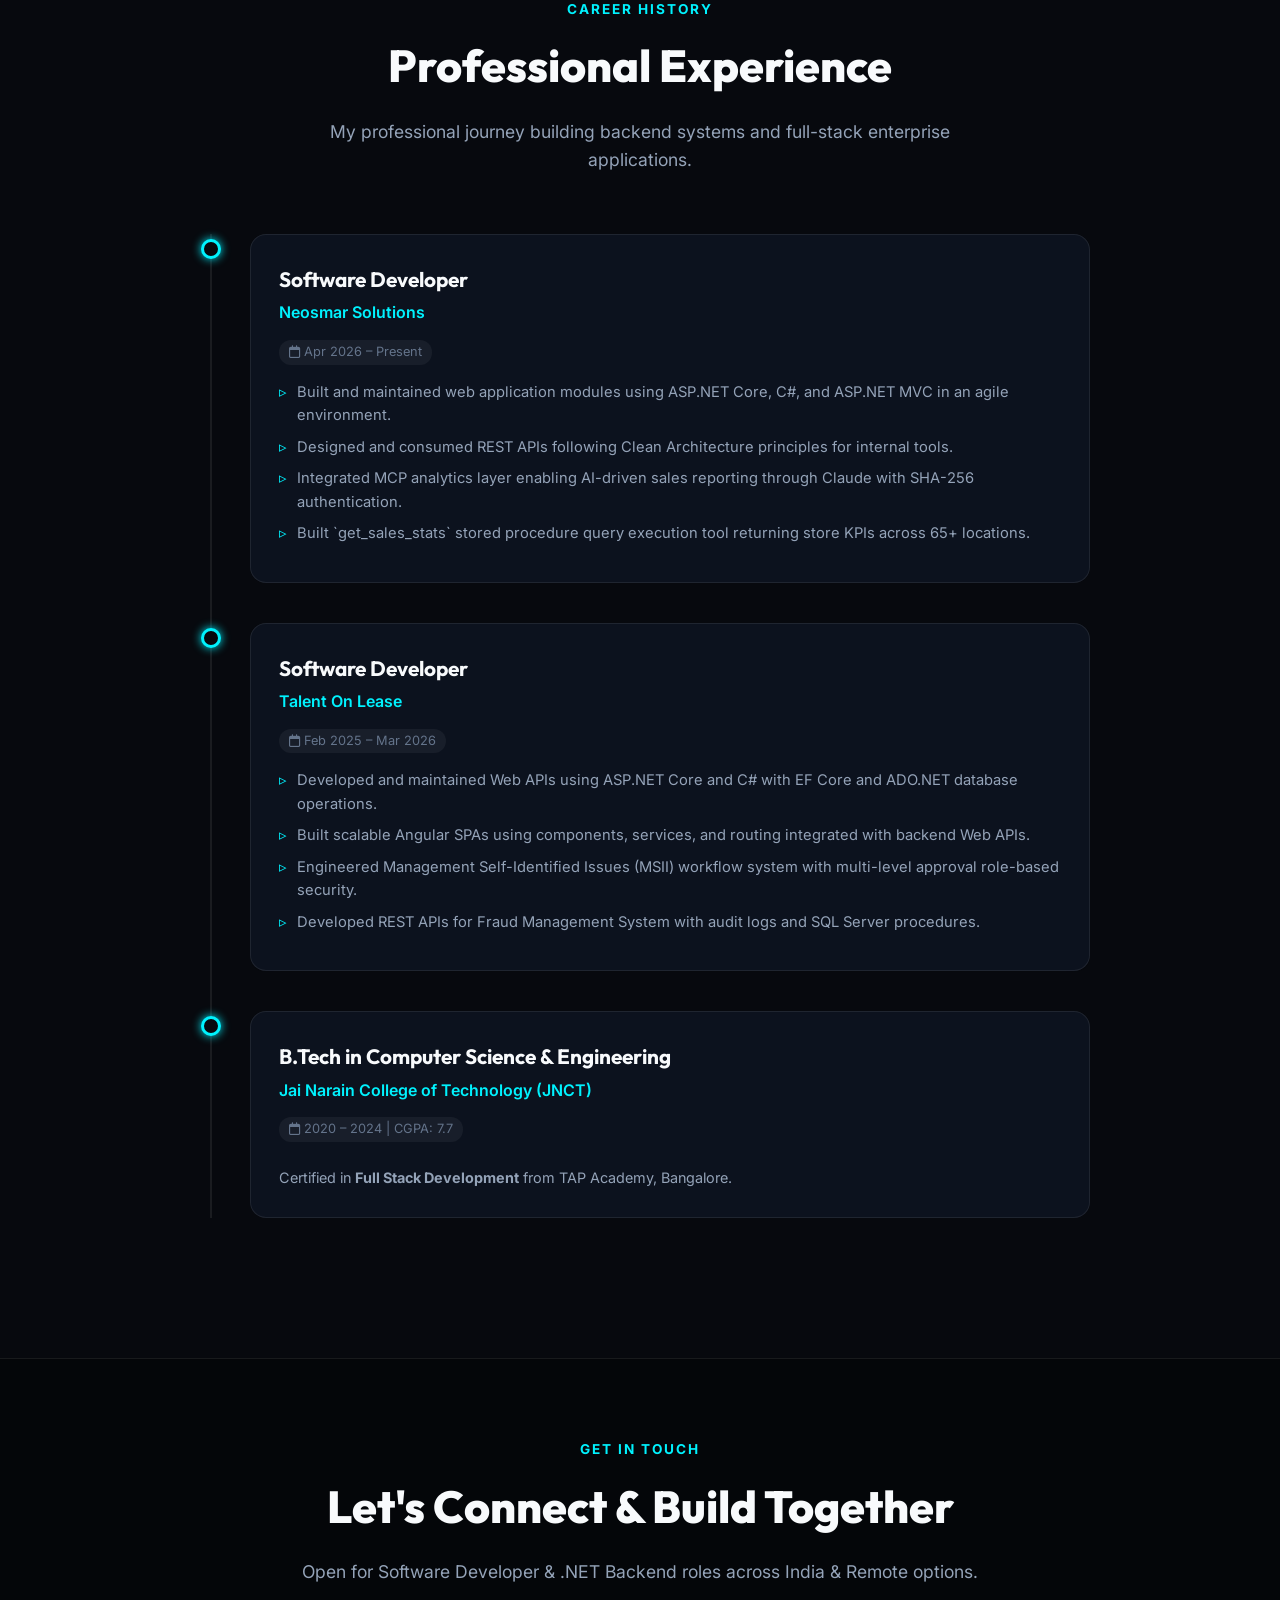
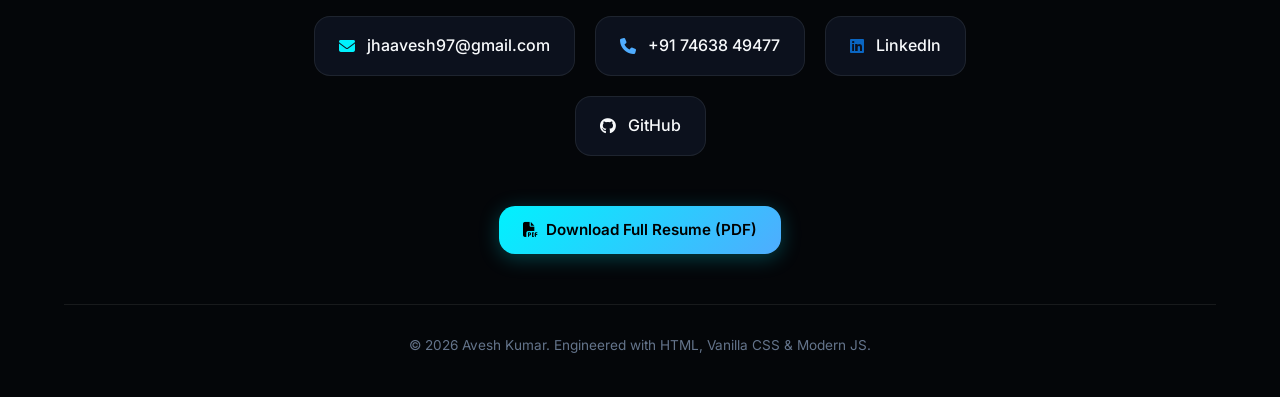
==== commit 889c60a2: "Update resume PDF with portfolio link and sync email address" ====
--- a/index.html
+++ b/index.html
@@ -363,9 +363,9 @@
       <p class="section-desc">Open for Software Developer & .NET Backend roles across India & Remote options.</p>
 
       <div class="contact-cards">
-        <a href="mailto:aweshjha1000@gmail.com" class="contact-card">
+        <a href="mailto:jhaavesh97@gmail.com" class="contact-card">
           <i class="fa-solid fa-envelope" style="color: var(--primary-cyan);"></i>
-          <span>aweshjha1000@gmail.com</span>
+          <span>jhaavesh97@gmail.com</span>
         </a>
         <a href="tel:+917463849477" class="contact-card">
           <i class="fa-solid fa-phone" style="color: var(--primary-blue);"></i>
